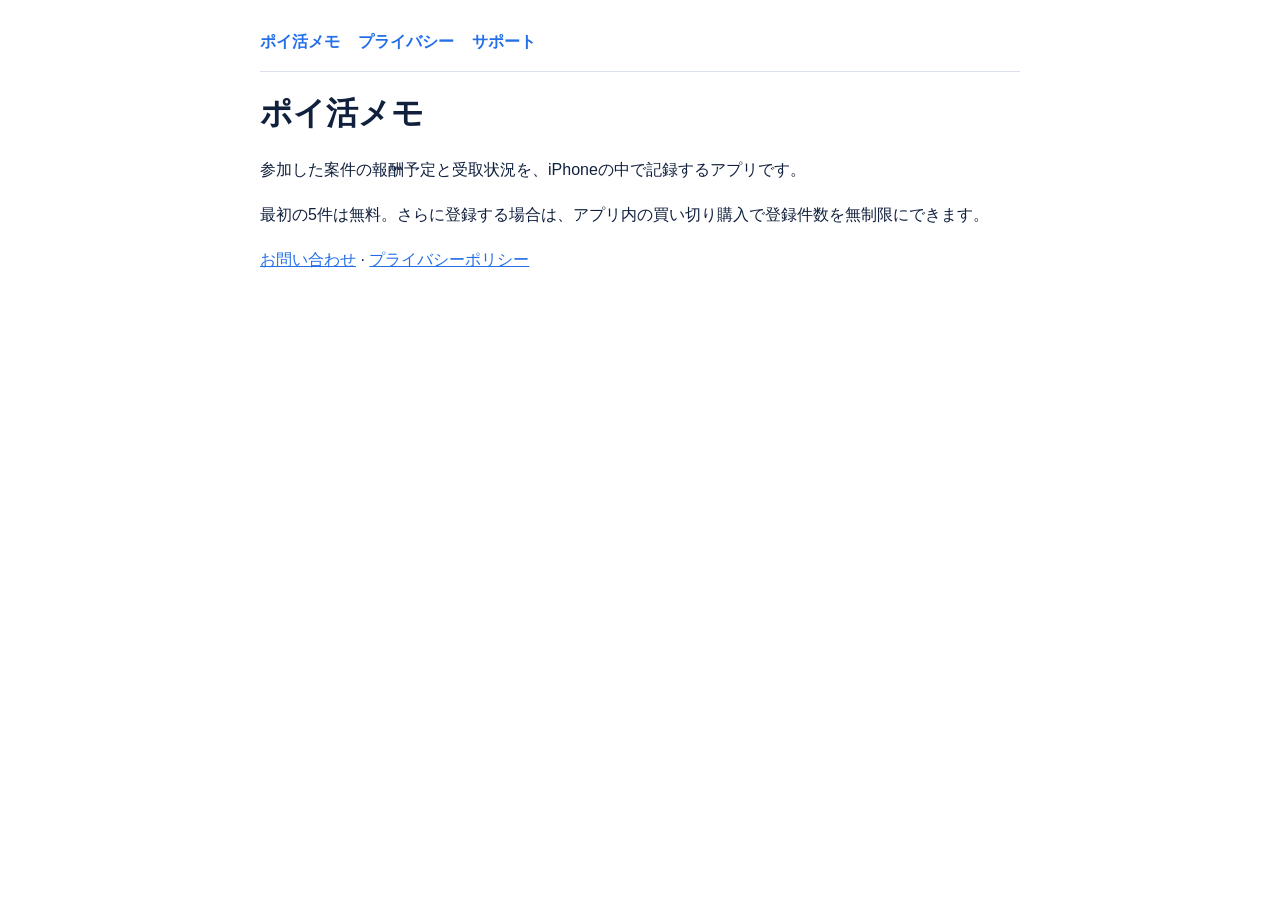
==== index.html @ 778ffdd4 "Add support and privacy pages" ====
<!doctype html>
<html lang="ja">
<head>
  <meta charset="utf-8">
  <meta name="viewport" content="width=device-width, initial-scale=1">
  <title>ポイ活メモ</title>
  <link rel="stylesheet" href="style.css">
</head>
<body>
  <nav><a href="./index.html">ポイ活メモ</a><a href="./privacy.html">プライバシー</a><a href="./support.html">サポート</a></nav>
  <main>
    <h1>ポイ活メモ</h1>
    <p>参加した案件の報酬予定と受取状況を、iPhoneの中で記録するアプリです。</p>
    <p>最初の5件は無料。さらに登録する場合は、アプリ内の買い切り購入で登録件数を無制限にできます。</p>
    <p><a href="./support.html">お問い合わせ</a> · <a href="./privacy.html">プライバシーポリシー</a></p>
  </main>
</body>
</html>
---- style.css ----
body{font-family:-apple-system,BlinkMacSystemFont,"Hiragino Sans","Yu Gothic",sans-serif;line-height:1.8;color:#10203d;background:#fff;max-width:760px;margin:0 auto;padding:28px 20px}nav{display:flex;gap:18px;flex-wrap:wrap;border-bottom:1px solid #dbe2ed;padding-bottom:14px}a{color:#246fe9}nav a{text-decoration:none;font-weight:600}h1{font-size:2rem;line-height:1.3}h2{font-size:1.3rem;margin-top:2rem}li{margin:6px 0}@media(prefers-color-scheme:dark){body{color:#eef2fa;background:#111827}nav{border-color:#344055}a{color:#79aaff}}
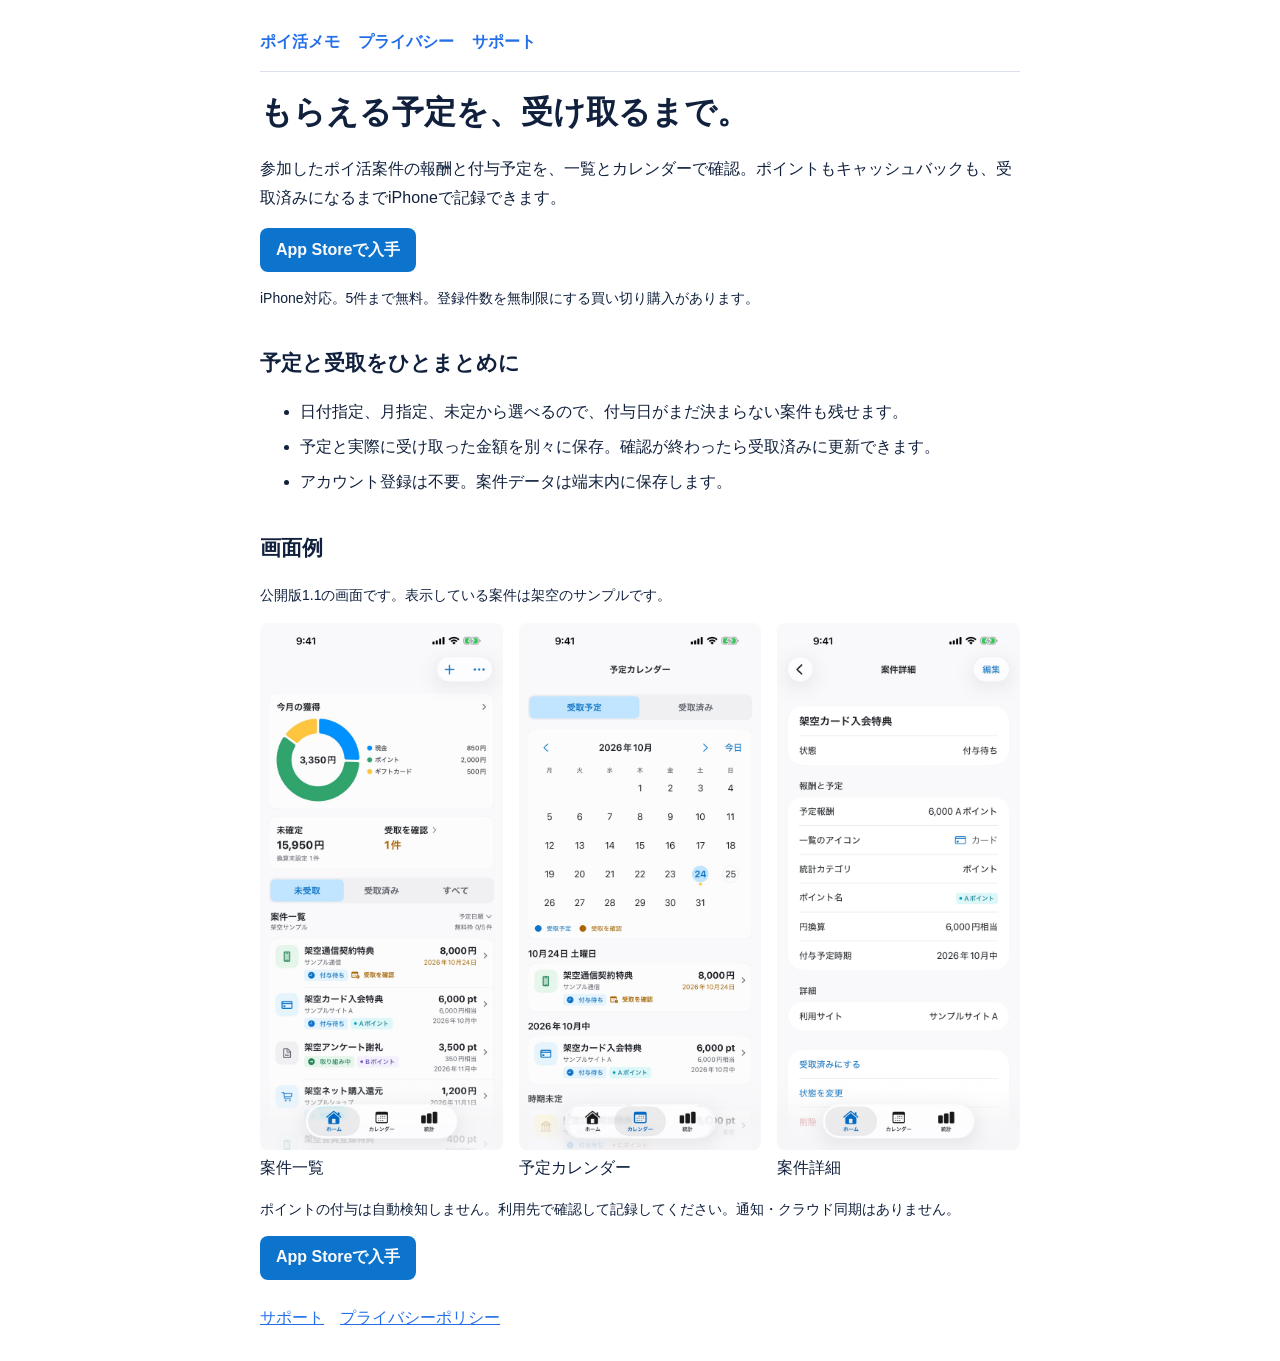
==== commit a89d7a5f: "Improve the app landing page and App Store links" ====
--- a/index.html
+++ b/index.html
@@ -3,16 +3,52 @@
 <head>
   <meta charset="utf-8">
   <meta name="viewport" content="width=device-width, initial-scale=1">
-  <title>ポイ活メモ</title>
+  <title>ポイ活メモ｜ポイントとキャッシュバックの受取管理</title>
+  <meta name="description" content="参加したポイ活案件の報酬と付与予定を、一覧とカレンダーで確認できるiPhoneアプリ。5件まで無料。">
   <link rel="stylesheet" href="style.css">
 </head>
 <body>
   <nav><a href="./index.html">ポイ活メモ</a><a href="./privacy.html">プライバシー</a><a href="./support.html">サポート</a></nav>
-  <main>
-    <h1>ポイ活メモ</h1>
-    <p>参加した案件の報酬予定と受取状況を、iPhoneの中で記録するアプリです。</p>
-    <p>最初の5件は無料。さらに登録する場合は、アプリ内の買い切り購入で登録件数を無制限にできます。</p>
-    <p><a href="./support.html">お問い合わせ</a> · <a href="./privacy.html">プライバシーポリシー</a></p>
+  <main class="store-intro">
+    <h1>もらえる予定を、受け取るまで。</h1>
+    <p>参加したポイ活案件の報酬と付与予定を、一覧とカレンダーで確認。ポイントもキャッシュバックも、受取済みになるまでiPhoneで記録できます。</p>
+    <a class="store-link" href="https://apps.apple.com/app/apple-store/id6816664076?pt=128958711&amp;ct=poikatsu12_site&amp;mt=8">App Storeで入手</a>
+    <p class="store-note">iPhone対応。5件まで無料。登録件数を無制限にする買い切り購入があります。</p>
+
+    <section aria-labelledby="features">
+      <h2 id="features">予定と受取をひとまとめに</h2>
+      <ul>
+        <li>日付指定、月指定、未定から選べるので、付与日がまだ決まらない案件も残せます。</li>
+        <li>予定と実際に受け取った金額を別々に保存。確認が終わったら受取済みに更新できます。</li>
+        <li>アカウント登録は不要。案件データは端末内に保存します。</li>
+      </ul>
+    </section>
+
+    <section aria-labelledby="screens">
+      <h2 id="screens">画面例</h2>
+      <p class="store-note">公開版1.1の画面です。表示している案件は架空のサンプルです。</p>
+      <div class="store-screens">
+        <figure>
+          <a href="./app-home.jpg"><img src="./app-home.jpg" width="1320" height="2868" loading="lazy" alt="未受取の案件と確認が必要な報酬を表示するホーム画面"></a>
+          <figcaption>案件一覧</figcaption>
+        </figure>
+        <figure>
+          <a href="./app-calendar.jpg"><img src="./app-calendar.jpg" width="1320" height="2868" loading="lazy" alt="日付と月指定の受取予定を確認できるカレンダー"></a>
+          <figcaption>予定カレンダー</figcaption>
+        </figure>
+        <figure>
+          <a href="./app-detail.jpg"><img src="./app-detail.jpg" width="1320" height="2868" loading="lazy" alt="予定報酬と付与予定を確認し、受取済みに更新できる案件詳細"></a>
+          <figcaption>案件詳細</figcaption>
+        </figure>
+      </div>
+    </section>
+
+    <p class="store-note">ポイントの付与は自動検知しません。利用先で確認して記録してください。通知・クラウド同期はありません。</p>
+    <a class="store-link" href="https://apps.apple.com/app/apple-store/id6816664076?pt=128958711&amp;ct=poikatsu12_site&amp;mt=8">App Storeで入手</a>
+    <footer class="store-footer">
+      <a href="./support.html">サポート</a>
+      <a href="./privacy.html">プライバシーポリシー</a>
+    </footer>
   </main>
 </body>
 </html>
--- a/style.css
+++ b/style.css
@@ -1 +1,27 @@
 body{font-family:-apple-system,BlinkMacSystemFont,"Hiragino Sans","Yu Gothic",sans-serif;line-height:1.8;color:#10203d;background:#fff;max-width:760px;margin:0 auto;padding:28px 20px}nav{display:flex;gap:18px;flex-wrap:wrap;border-bottom:1px solid #dbe2ed;padding-bottom:14px}a{color:#246fe9}nav a{text-decoration:none;font-weight:600}h1{font-size:2rem;line-height:1.3}h2{font-size:1.3rem;margin-top:2rem}li{margin:6px 0}@media(prefers-color-scheme:dark){body{color:#eef2fa;background:#111827}nav{border-color:#344055}a{color:#79aaff}}
+
+.store-intro h1 { margin-top: 1.25rem; }
+.store-link {
+  display: inline-flex;
+  min-height: 44px;
+  align-items: center;
+  padding: 0 1rem;
+  border-radius: 8px;
+  background: #0d74ce;
+  color: #fcfcfd;
+  text-decoration: none;
+  font-weight: 600;
+}
+.store-link:hover { background: #113264; }
+.store-link:focus-visible { outline: 2px solid currentColor; outline-offset: -5px; }
+.store-note { font-size: .875rem; }
+.store-screens {
+  display: grid;
+  grid-template-columns: repeat(auto-fit, minmax(min(100%, 10rem), 1fr));
+  gap: 1rem;
+}
+.store-screens figure { margin: 0; }
+.store-screens a { display: block; }
+.store-screens img { display: block; width: 100%; height: auto; border-radius: 8px; }
+.store-screens figcaption { margin-top: .25rem; }
+.store-footer { display: flex; flex-wrap: wrap; gap: .75rem 1rem; margin-top: 1.5rem; }
